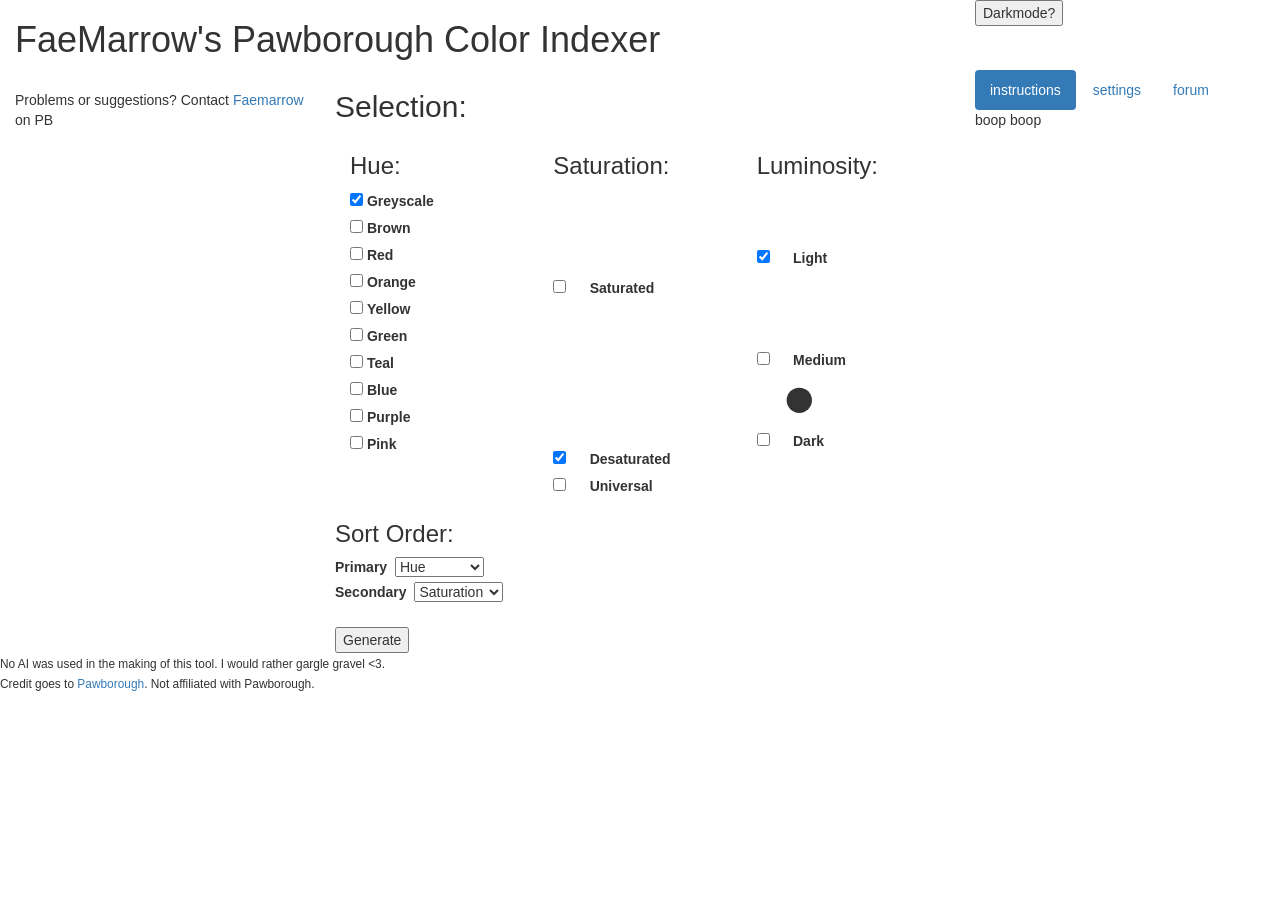
==== rangeindex/index.html @ abb235d3 "Rename index.html to rangeindex/index.html Signed-off-by: pbtoolkit <34576y8hujisdfg@gmail.com>" ====
<!DOCTYPE html>

<html lang="en">

	<head>
    <meta charset="utf-8">
    <meta name="viewport" content="width=device-width, initial-scale=1">

	<title>PB Color Indexer</title>

    <meta name="description" content="Color Indexer for Pawborough, by FaeMarrow">
    <meta name="author" content="FaeMarrow">
    <meta name="keywords" content="Pawborough, Colors, Sort">    

	<link rel="stylesheet" href="https://maxcdn.bootstrapcdn.com/bootstrap/3.4.1/css/bootstrap.min.css">
	<link rel="stylesheet" href="style.css">

	<script src="colorIndexerScript.js"></script>
	<script src="darkMode.js"></script>
    <script src="https://ajax.googleapis.com/ajax/libs/jquery/3.7.1/jquery.min.js"></script>
    <script src="https://maxcdn.bootstrapcdn.com/bootstrap/3.4.1/js/bootstrap.min.js"></script>

	</head>
	<body onload="initialize()">


		<div class="container-fluid">
			<div class="row">
				<div class="col-sm-9">
					<h1>FaeMarrow's Pawborough Color Indexer</h1>
				</div>
				<div class="col-sm-3">
					<button onclick="darkModeSwitch()" class="right-align">Darkmode?</button>					

				</div>
			</div>

		 	<div class="row">

			    <div class="col-sm-3">

					<div id="colorSet">
					</div>
					<br>
					<p>Problems or suggestions? Contact <a href="https://pawborough.net/u/1467">Faemarrow</a> on PB</p>
					<br>
			    </div>


			    <div class="col-sm-6">
			    	<h2>Selection:</h2>

			    		<div class="col-sm-4">
							<form id="Hue" class="checkboxes"><h3>Hue:</h3>

							<!--<input type="checkbox" name="Hue" id="Hue" multiple>-->
								<input type="checkbox" id="Greyscale" name="Greyscale" value="Greyscale" checked>
								<label for="Greyscale" id="greyscaleBanner">	Greyscale</label><br>

								<input type="checkbox" id="Brown" name="Brown" value="Brown">
								<label for="Brown" id="brownBanner">	Brown</label><br>

								<input type="checkbox" id="Red" name="Red" value="Red">
								<label for="Red" id="redBanner">Red</label><br>

								<input type="checkbox" id="Orange" name="Orange" value="Orange">
								<label for="Orange" id="orangeBanner">Orange</label><br>

								<input type="checkbox" id="Yellow" name="Yellow" value="Yellow">
								<label for="Yellow" id="yellowBanner">Yellow</label><br>


								<input type="checkbox" id="Green" name="Green" value="Green">
								<label for="Green" id="greenBanner">Green</label><br>

								<input type="checkbox" id="Teal" name="Teal" value="Teal">
								<label for="Teal" id="tealBanner">Teal</label><br>

								<input type="checkbox" id="Blue" name="Blue" value="Blue">
								<label for="Blue" id="blueBanner">Blue</label><br>

								<input type="checkbox" id="Purple" name="Purple" value="Purple">
								<label for="Purple" id="purpleBanner">Purple</label><br>

								<input type="checkbox" id="Pink" name="Pink" value="Pink">
								<label for="Pink" id="pinkBanner">Pink</label><br>

							</form>
						</div>

						<div class="col-sm-8">
							<div class="row">
					    		<div class="col-sm-6">

									<form id="Saturation"><h3>Saturation:</h3>


									<!--<input type="checkbox" name="Saturation" id="Saturation">-->
										<input type="checkbox" id="Saturated" name="Saturated" value="Saturated">
										<label for="Saturated"><svg id=colorSymbolSaturatedBasis viewbox="0, 0, 16, 16"><path class="colorSymbolSaturated"></path></svg>&nbsp&nbsp&nbsp&nbsp  Saturated</label><br>

										<input type="checkbox" id="Desaturated" name="Desaturated" value="Desaturated" checked>
										<label for="Desaturated"><svg id=colorSymbolDesaturatedBasis viewbox="0, 0, 30, 42"><path class="colorSymbolDesaturated"></path></svg>&nbsp&nbsp&nbsp&nbsp  Desaturated</label><br>

										<input type="checkbox" id="Universal" name="Universal" value="Universal">
										<label for="Universal">&nbsp&nbsp&nbsp&nbsp  Universal</label><br>
									
									</form>
								</div>

					    		<div class="col-sm-6">

									<form id="Luminosity"><h3>Luminosity:</h3>

									<!--<input type="checkbox" name="Luminosity" id="Luminosity">-->
										<input type="checkbox" id="Light" name="Light" value="Light" checked>
										<label for="Light"><svg id=colorSymbolLightBasis viewbox="0, 0, 16, 16"><path class="colorSymbolLight"></path></svg>&nbsp&nbsp&nbsp&nbsp Light </label><br>

										<input type="checkbox" id="Medium" name="Medium" value="Medium">
										<label for="Medium"><svg id=colorSymbolMediumBasis viewbox="0, 0, 16, 16"><path class="colorSymbolMedium"></path></svg>&nbsp&nbsp&nbsp&nbsp Medium</label><br>

										<input type="checkbox" id="Dark" name="Dark" value="Dark">
										<label for="Dark"><svg id=colorSymbolDarkBasis viewbox="0, 0, 16, 16"><path class="colorSymbolDark"></path><circle id="Ellipse 65" cx="8.00043" cy="8.00022" r="4.00022" fill="currentColor"></circle></svg>&nbsp&nbsp&nbsp&nbsp Dark</label><br>
									</form>
								</div>	
							</div>
						</div>
					<div class="row">
						<br><br>
						<div class="col-sm-4">
				    		<h3>Sort Order:</h3>
				    	   	<label for=Primary> Primary </label>
							<label for="SortPrimary"></label>

							<select name="SortPrimary" id="SortPrimary" onclick="revSortRemoval()">
								<option value="Hue" selected>Hue</option>
								<option value="Saturation">Saturation</option>
								<option value="Luminosity">Luminosity</option>
							</select>
							<br>

							<label for=Secondary> Secondary </label>
								<label for="SortSecondary"></label>

								<select name="SortSecondary" id="SortSecondary" onclick="revSortRemoval()">
									<option value="Hue">Hue</option>
									<option value="Saturation" selected>Saturation</option>
									<option value="Luminosity">Luminosity</option>
								</select>		

							<br><br>	
							<button id="Generator" class="translate-middle" onclick="generate()">Generate</button>
						</div>

					</div>
				</div>


				<!-- Sidebar -->

				<div id="sidebar" class="col-sm-3">

					<ul class="nav nav-pills">
					  <li class="active"><a data-toggle="pill" href="#instructions">instructions</a></li>
					  <li><a data-toggle="pill" href="#settings">settings</a></li>
					  <li><a data-toggle="pill" href="#forum">forum</a></li>
					</ul>

				  <!-- Tab panes -->

					<div class="tab-content">
					  <div id="instructions" class="tab-pane fade in active">
					    <p>boop boop</p>
					  </div>
					  <div id="settings" class="tab-pane fade">
				    	
		                    <h3>Settings:</h3>

							<input type="checkbox" id="showColorAttributes" name="showColorAttributes" value="showColorAttributes" onclick="desatRemoval()"checked>
							<label for="showColorAttributes">Show Color Attributes?</label><br>

							<span id="desatYeet">
							<input type="checkbox" id="showDesatSymbol" name="showDesatSymbol" value="showDesatSymbol">
							<label for="showDesatSymbol">Display Desaturated Symbols?</label><br>	
							</span>

							<input type="checkbox" id="showHueAttributes" name="showHueAttributes" value="showHueAttributes">
							<label for="showHueAttributes">Display Color Hues?</label><br><br>	

							<span id="satSortVis">
							<input type="checkbox" id="saturationReverse" name="saturationReverse" value="saturationReverse">
							<label for="saturationReverse">Reverse Saturation Sort Order?</label><br><br>	
							</span>

							<span id="lumiSortVis">
							<input type="checkbox" id="luminosityReverse" name="luminosityReverse" value="luminosityReverse">
							<label for="luminosityReverse">Reverse Luminosity Sort Order?</label><br><br>		
							</span>			

							<label for="userInput">Optional Label:</label><br>		
							<input type="input" id="userInput" name="userInput" value="">	

					  </div>
					  <div id="forum" class="tab-pane fade">
						<h3>Forum Code:</h3>
						<p> Copies a simplified version of the selected color index for use on PB bios/forums.</p>
						<button onclick="copyFunction()" id=forumButton>Copy text</button> 
						<div id= forumBox class=key>

						</div>
						<p>Note: only shows the color and name, symbols not included.</p>				    	

					  </div>
					</div>


				  <!-- Nav tabs 
				  <ul class="nav nav-tabs" role="tablist">
				    <li role="presentation" class="active"><a href="#instructions" aria-controls="instructions" role="tab" data-toggle="tab">instructions</a></li>
				    <li role="presentation"><a href="#settings" aria-controls="settings" role="tab" data-toggle="tab">settings</a></li>
				    <li role="presentation"><a href="#forum" aria-controls="forum" role="tab" data-toggle="tab">forum</a></li>
				  </ul>
				-->

				</div>
				</div>
			</div>	
		</div>


		<footer>
				<div><small> No AI was used in the making of this tool. I would rather gargle gravel <3.</small></div>
				<div><small> Credit goes to <a href="https://pawborough.net/">Pawborough</a>. Not affiliated with Pawborough.</small></div>
		</footer>

	</body>
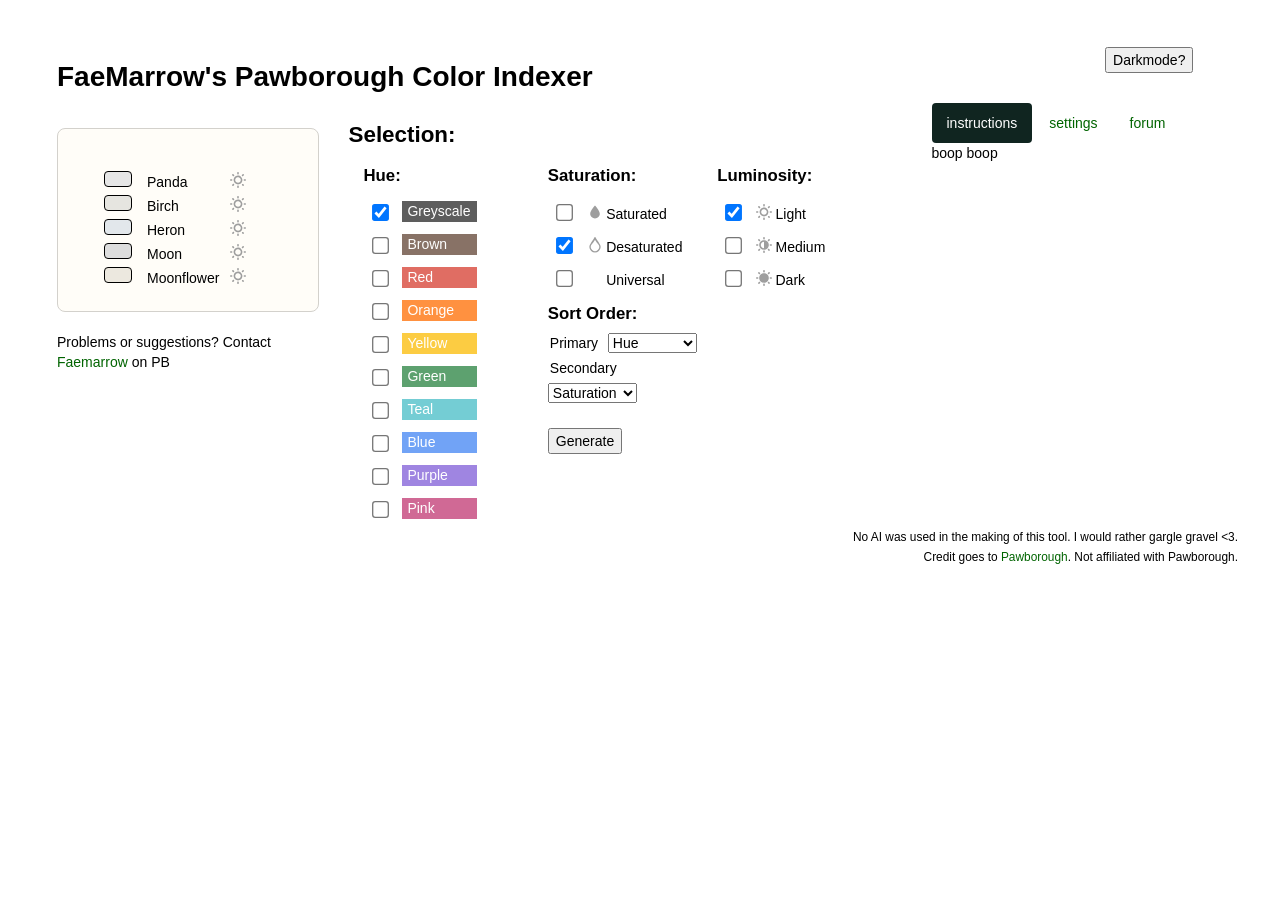
==== commit 0cf6d68c: "Update index.html Signed-off-by: mossyfaemarrow <mossyfaemarrow@gmail.com>" ====
--- a/rangeindex/index.html
+++ b/rangeindex/index.html
@@ -13,7 +13,7 @@
     <meta name="keywords" content="Pawborough, Colors, Sort">    
 
 	<link rel="stylesheet" href="https://maxcdn.bootstrapcdn.com/bootstrap/3.4.1/css/bootstrap.min.css">
-	<link rel="stylesheet" href="style.css">
+	<link rel="stylesheet" href="../style.css">
 
 	<script src="colorIndexerScript.js"></script>
 	<script src="darkMode.js"></script>
--- a/style.css
+++ b/style.css
@@ -0,0 +1,474 @@
+:root {
+  --bg-color: #fbf8f3;
+  --txt-color: black;
+  --boxContainer-color: #fffdf8;
+  --border-color: #d3d1cc;  
+  --select-color: black;
+  --accent-bg: #102520;
+  --link-txt-color: darkgreen;
+}
+
+
+button {
+  text-align: center;
+  color: var(--select-color);  
+  margin-top: 5px;
+  margin-bottom: 5px;
+}
+
+.right-align{
+  display: inline-flex;
+  position: absolute;
+  right: 5%;
+  margin-bottom: 10px;
+
+}
+
+#generate{
+/*  
+  background-color: ;
+*/
+}
+
+input {
+  color: var(--select-color);  
+
+}
+
+h1{
+  font-size: 2em;
+  font-weight: bold;
+}
+
+h2{
+  font-size: 1.6em;
+  font-weight: bold;
+}
+
+h3{
+  font-size: 1.2em;
+  margin-top: 10px;
+  font-weight: bold;
+}
+
+a{
+  color: var(--link-txt-color);
+}
+
+.tab {
+  margin-left: 50px;
+}
+
+.center{
+  text-align: center;
+}
+
+body{
+  margin: 2em;
+  padding: 1em;
+  background-color: var(--bg-color)!imporant;
+  color: var(--txt-color);
+}
+
+border, .border-thin {
+  border-color: rgba(var(--v-border-color),var(--v-border-opacity)) !important;
+  border-style: solid !important;
+  border-width: thin !important;
+}
+
+footer{
+  text-align: right;
+}
+
+select{
+  color: var(--select-color);
+}
+
+label{
+  font-weight: normal;
+  margin-left: 2px;  
+  align-items: center;
+}
+
+/* IDS BEGIN */
+
+.box {
+    border-color: black;
+    border: 1px solid black;
+
+    height: 16px; 
+    width: 28px; 
+    border-radius: 4px;
+    margin-left: 1em;    
+}
+
+.center {
+  text-align: center;
+}
+
+.colorLineText{
+  margin-left: 3em;
+  margin-right: 1em;
+}
+
+.colorLine{
+  padding: 4px !important;
+  margin-top: 4px !important;
+    height: 20px;
+
+}
+
+.lineData{
+  display: inline-flex;
+}
+
+#colorSet{
+  border-color: var(--border-color);
+  border-style: solid !important;
+  border-width: thin !important;
+  padding: 2em;
+
+  border-radius: 8px !important;
+  background-color: var(--boxContainer-color);
+  margin-top: 25px;
+}
+
+
+/* Symbols */
+svg{
+  color: #9e9e9e;
+  width: 16px !important;
+  height: 16px !important; 
+  align-items: center;
+  overflow: visible;  
+  display: inline-flex;
+  align-items: baseline;
+  gap: 0.5rem;
+
+  position: absolute;  
+}
+
+div{
+  width:100%;
+
+  /* broke chrome???*/
+}
+
+.checkboxes label {
+  display: inline-block;
+  padding-right: 10px;
+  white-space: nowrap;
+}
+.checkboxes input {
+  vertical-align: middle;
+}
+.checkboxes label span {
+  vertical-align: middle;
+}
+
+.checkboxes div{
+  display: inline-block;
+  padding-right: 10px;
+  white-space: nowrap;
+}
+
+.colorSymbolLight{  
+  opacity: 1;
+  d: path(
+    "M2.4 8C2.4 7.78783 2.31571 7.58434 2.16569 7.43431C2.01566 7.28429 1.81217 7.2 1.6 7.2H0.8C0.587827 7.2 0.384344 7.28429 0.234315 7.43431C0.0842854 7.58434 0 7.78783 0 8C0 8.21217 0.0842854 8.41566 0.234315 8.56569C0.384344 8.71571 0.587827 8.8 0.8 8.8H1.6C1.81217 8.8 2.01566 8.71571 2.16569 8.56569C2.31571 8.41566 2.4 8.21217 2.4 8ZM2.912 12L2.344 12.568C2.195 12.7179 2.11137 12.9207 2.11137 13.132C2.11137 13.3433 2.195 13.5461 2.344 13.696C2.49389 13.845 2.69665 13.9286 2.908 13.9286C3.11935 13.9286 3.32211 13.845 3.472 13.696L4.04 13.128C4.17106 12.975 4.23955 12.7781 4.23177 12.5768C4.22399 12.3754 4.14053 12.1844 3.99805 12.0419C3.85558 11.8995 3.66458 11.816 3.46324 11.8082C3.2619 11.8005 3.06504 11.8689 2.912 12ZM8 2.4C8.21217 2.4 8.41566 2.31571 8.56569 2.16569C8.71571 2.01566 8.8 1.81217 8.8 1.6V0.8C8.8 0.587827 8.71571 0.384344 8.56569 0.234315C8.41566 0.0842854 8.21217 0 8 0C7.78783 0 7.58434 0.0842854 7.43431 0.234315C7.28429 0.384344 7.2 0.587827 7.2 0.8V1.6C7.2 1.81217 7.28429 2.01566 7.43431 2.16569C7.58434 2.31571 7.78783 2.4 8 2.4ZM12.528 4.272C12.7379 4.27112 12.939 4.1878 13.088 4.04L13.656 3.472C13.7397 3.40028 13.8078 3.31203 13.8558 3.21278C13.9038 3.11352 13.9308 3.00542 13.935 2.89524C13.9393 2.78507 13.9207 2.6752 13.8805 2.57254C13.8403 2.46988 13.7793 2.37664 13.7013 2.29868C13.6234 2.22072 13.5301 2.15971 13.4275 2.11949C13.3248 2.07927 13.2149 2.06071 13.1048 2.06496C12.9946 2.06922 12.8865 2.0962 12.7872 2.14422C12.688 2.19224 12.5997 2.26025 12.528 2.344L12 2.912C11.851 3.06189 11.7674 3.26465 11.7674 3.476C11.7674 3.68735 11.851 3.89011 12 4.04C12.141 4.18029 12.3293 4.263 12.528 4.272ZM2.928 4.04C3.07701 4.1878 3.27813 4.27112 3.488 4.272C3.59329 4.27261 3.69766 4.25243 3.79513 4.21262C3.8926 4.17281 3.98125 4.11415 4.056 4.04C4.205 3.89011 4.28863 3.68735 4.28863 3.476C4.28863 3.26465 4.205 3.06189 4.056 2.912L3.488 2.344C3.33842 2.1923 3.1347 2.10623 2.92166 2.10473C2.70862 2.10323 2.5037 2.18642 2.352 2.336C2.2003 2.48558 2.11423 2.6893 2.11273 2.90234C2.11123 3.11538 2.19442 3.3203 2.344 3.472L2.928 4.04ZM15.2 7.2H14.4C14.1878 7.2 13.9843 7.28429 13.8343 7.43431C13.6843 7.58434 13.6 7.78783 13.6 8C13.6 8.21217 13.6843 8.41566 13.8343 8.56569C13.9843 8.71571 14.1878 8.8 14.4 8.8H15.2C15.4122 8.8 15.6157 8.71571 15.7657 8.56569C15.9157 8.41566 16 8.21217 16 8C16 7.78783 15.9157 7.58434 15.7657 7.43431C15.6157 7.28429 15.4122 7.2 15.2 7.2ZM13.088 12C12.936 11.9155 12.7606 11.8828 12.5884 11.9068C12.4161 11.9309 12.2564 12.0105 12.1334 12.1334C12.0105 12.2564 11.9309 12.4161 11.9068 12.5884C11.8828 12.7606 11.9155 12.936 12 13.088L12.568 13.656C12.7179 13.805 12.9207 13.8886 13.132 13.8886C13.3433 13.8886 13.5461 13.805 13.696 13.656C13.845 13.5061 13.9286 13.3033 13.9286 13.092C13.9286 12.8807 13.845 12.6779 13.696 12.528L13.088 12ZM8 3.6C7.12976 3.6 6.27907 3.85806 5.55549 4.34153C4.83191 4.82501 4.26796 5.5122 3.93493 6.31619C3.6019 7.12019 3.51477 8.00488 3.68454 8.8584C3.85432 9.71191 4.27338 10.4959 4.88873 11.1113C5.50408 11.7266 6.28809 12.1457 7.1416 12.3155C7.99512 12.4852 8.87981 12.3981 9.68381 12.0651C10.4878 11.732 11.175 11.1681 11.6585 10.4445C12.1419 9.72093 12.4 8.87024 12.4 8C12.3979 6.8337 11.9336 5.71577 11.1089 4.89107C10.2842 4.06636 9.1663 3.60211 8 3.6ZM8 10.8C7.44621 10.8 6.90486 10.6358 6.4444 10.3281C5.98395 10.0204 5.62506 9.58315 5.41314 9.07151C5.20121 8.55988 5.14576 7.99689 5.2538 7.45375C5.36184 6.9106 5.62851 6.41169 6.0201 6.0201C6.41169 5.62851 6.9106 5.36184 7.45375 5.2538C7.99689 5.14576 8.55988 5.20121 9.07151 5.41314C9.58315 5.62506 10.0204 5.98395 10.3281 6.4444C10.6358 6.90486 10.8 7.44621 10.8 8C10.8 8.74261 10.505 9.4548 9.9799 9.9799C9.4548 10.505 8.74261 10.8 8 10.8ZM8 13.6C7.78783 13.6 7.58434 13.6843 7.43431 13.8343C7.28429 13.9843 7.2 14.1878 7.2 14.4V15.2C7.2 15.4122 7.28429 15.6157 7.43431 15.7657C7.58434 15.9157 7.78783 16 8 16C8.21217 16 8.41566 15.9157 8.56569 15.7657C8.71571 15.6157 8.8 15.4122 8.8 15.2V14.4C8.8 14.1878 8.71571 13.9843 8.56569 13.8343C8.41566 13.6843 8.21217 13.6 8 13.6Z"
+  );
+  fill: currentColor;
+}
+
+.colorSymbolMedium{  
+  opacity: 1;
+  d: path(
+    "M 8.00044 13.6008 C 8.1964 13.6008 8.38554 13.6727 8.53197 13.8029 C 8.67841 13.9332 8.77196 14.1126 8.79489 14.3072 L 8.80049 14.4008 V 15.2008 C 8.80026 15.4048 8.72218 15.6009 8.5822 15.7492 C 8.44221 15.8974 8.25089 15.9867 8.04733 15.9986 C 7.84377 16.0106 7.64332 15.9443 7.48695 15.8135 C 7.33058 15.6826 7.23008 15.4969 7.206 15.2944 L 7.2004 15.2008 V 14.4008 C 7.2004 14.1886 7.28469 13.9851 7.43473 13.8351 C 7.58476 13.685 7.78826 13.6008 8.00044 13.6008 Z M 11.9607 11.9607 C 12.0984 11.8229 12.2817 11.7402 12.4761 11.7279 C 12.6706 11.7157 12.8628 11.7749 13.0167 11.8943 L 13.0919 11.9607 L 13.6576 12.5263 C 13.801 12.6703 13.8843 12.8635 13.8906 13.0666 C 13.8968 13.2698 13.8254 13.4677 13.691 13.6202 C 13.5565 13.7726 13.3691 13.8682 13.1667 13.8875 C 12.9644 13.9068 12.7623 13.8483 12.6015 13.724 L 12.5263 13.6576 L 11.9607 13.0919 C 11.8107 12.9419 11.7264 12.7384 11.7264 12.5263 C 11.7264 12.3142 11.8107 12.1107 11.9607 11.9607 Z M 4.04022 11.9607 C 4.19021 12.1107 4.27447 12.3142 4.27447 12.5263 C 4.27447 12.7384 4.19021 12.9419 4.04022 13.0919 L 3.47459 13.6576 C 3.3237 13.8033 3.12161 13.8839 2.91184 13.8821 C 2.70207 13.8803 2.50141 13.7961 2.35308 13.6478 C 2.20474 13.4995 2.1206 13.2988 2.11878 13.089 C 2.11696 12.8793 2.1976 12.6772 2.34333 12.5263 L 2.90896 11.9607 C 3.05899 11.8107 3.26245 11.7264 3.47459 11.7264 C 3.68674 11.7264 3.89019 11.8107 4.04022 11.9607 Z M 8.00044 3.20018 C 9.27355 3.20018 10.4945 3.70592 11.3947 4.60614 C 12.295 5.50637 12.8007 6.72733 12.8007 8.00044 C 12.8007 9.27355 12.295 10.4945 11.3947 11.3947 C 10.4945 12.295 9.27355 12.8007 8.00044 12.8007 C 6.72733 12.8007 5.50637 12.295 4.60614 11.3947 C 3.70592 10.4945 3.20018 9.27355 3.20018 8.00044 C 3.20018 6.72733 3.70592 5.50637 4.60614 4.60614 C 5.50637 3.70592 6.72733 3.20018 8.00044 3.20018 Z M 8.00044 4.80027 C 7.1517 4.80027 6.33773 5.13743 5.73758 5.73758 C 5.13743 6.33773 4.80027 7.1517 4.80027 8.00044 C 4.80027 8.84918 5.13743 9.66316 5.73758 10.2633 C 6.33773 10.8635 7.1517 11.2006 8.00044 11.2006 V 4.80027 Z M 1.60009 7.2004 C 1.81227 7.2004 2.01577 7.28469 2.16581 7.43473 C 2.31584 7.58476 2.40013 7.78826 2.40013 8.00044 C 2.40013 8.21263 2.31584 8.41612 2.16581 8.56616 C 2.01577 8.7162 1.81227 8.80049 1.60009 8.80049 H 0.800044 C 0.587859 8.80049 0.384365 8.7162 0.234328 8.56616 C 0.0842901 8.41612 0 8.21263 0 8.00044 C 0 7.78826 0.0842901 7.58476 0.234328 7.43473 C 0.384365 7.28469 0.587859 7.2004 0.800044 7.2004 H 1.60009 Z M 15.2008 7.2004 C 15.4048 7.20063 15.6009 7.27871 15.7492 7.41869 C 15.8974 7.55867 15.9867 7.74999 15.9986 7.95356 C 16.0106 8.15712 15.9443 8.35757 15.8135 8.51394 C 15.6826 8.67031 15.4969 8.7708 15.2944 8.79489 L 15.2008 8.80049 H 14.4008 C 14.1969 8.80026 14.0008 8.72218 13.8525 8.5822 C 13.7042 8.44221 13.615 8.25089 13.603 8.04733 C 13.5911 7.84377 13.6573 7.64332 13.7882 7.48695 C 13.9191 7.33058 14.1047 7.23008 14.3072 7.206 L 14.4008 7.2004 H 15.2008 Z M 3.47459 2.34333 L 4.04022 2.90896 C 4.18596 3.05985 4.2666 3.26194 4.26478 3.47171 C 4.26295 3.68148 4.17881 3.88214 4.03048 4.03048 C 3.88214 4.17881 3.68148 4.26295 3.47171 4.26478 C 3.26194 4.2666 3.05985 4.18596 2.90896 4.04022 L 2.34333 3.47459 C 2.26518 3.40121 2.20258 3.31287 2.15924 3.21481 C 2.11591 3.11676 2.09272 3.011 2.09105 2.90381 C 2.08939 2.79662 2.10928 2.69019 2.14955 2.59084 C 2.18983 2.49149 2.24965 2.40125 2.32548 2.32547 C 2.40131 2.24969 2.4916 2.18993 2.59098 2.14973 C 2.69036 2.10953 2.7968 2.08971 2.90399 2.09145 C 3.01118 2.09319 3.11692 2.11645 3.21494 2.15986 C 3.31296 2.20327 3.40126 2.26513 3.47459 2.34333 Z M 12.5263 2.34333 C 12.6703 2.19984 12.8635 2.11654 13.0666 2.11033 C 13.2698 2.10413 13.4677 2.17549 13.6202 2.30993 C 13.7726 2.44436 13.8682 2.63179 13.8875 2.83414 C 13.9068 3.03649 13.8483 3.23859 13.724 3.39939 L 13.6576 3.47459 L 13.0919 4.04022 C 12.948 4.18371 12.7548 4.26702 12.5516 4.27322 C 12.3484 4.27942 12.1505 4.20806 11.998 4.07363 C 11.8456 3.93919 11.75 3.75177 11.7307 3.54942 C 11.7115 3.34707 11.7699 3.14497 11.8943 2.98417 L 11.9607 2.90896 L 12.5263 2.34333 Z M 8.00044 0 C 8.1964 0.0000258499 8.38554 0.0719689 8.53197 0.202183 C 8.67841 0.332398 8.77196 0.511827 8.79489 0.706439 L 8.80049 0.800044 V 1.60009 C 8.80026 1.804 8.72218 2.00014 8.5822 2.14841 C 8.44221 2.29669 8.25089 2.38592 8.04733 2.39787 C 7.84377 2.40982 7.64332 2.34359 7.48695 2.21271 C 7.33058 2.08183 7.23008 1.89618 7.206 1.69369 L 7.2004 1.60009 V 0.800044 C 7.2004 0.587859 7.28469 0.384365 7.43473 0.234328 C 7.58476 0.0842901 7.78826 0 8.00044 0 Z"
+  );
+  fill: currentColor;
+}
+
+.colorSymbolDark{  
+  opacity: 1;
+  d: path(
+    "M 8.00044 13.6008 C 8.1964 13.6008 8.38554 13.6727 8.53197 13.8029 C 8.67841 13.9332 8.77196 14.1126 8.79489 14.3072 L 8.80049 14.4008 V 15.2008 C 8.80026 15.4048 8.72218 15.6009 8.5822 15.7492 C 8.44221 15.8974 8.25089 15.9867 8.04733 15.9986 C 7.84377 16.0106 7.64332 15.9443 7.48695 15.8135 C 7.33058 15.6826 7.23008 15.4969 7.206 15.2944 L 7.2004 15.2008 V 14.4008 C 7.2004 14.1886 7.28469 13.9851 7.43473 13.8351 C 7.58476 13.685 7.78826 13.6008 8.00044 13.6008 Z M 11.9607 11.9607 C 12.0984 11.8229 12.2817 11.7402 12.4761 11.7279 C 12.6706 11.7157 12.8628 11.7749 13.0167 11.8943 L 13.0919 11.9607 L 13.6576 12.5263 C 13.801 12.6703 13.8843 12.8635 13.8906 13.0666 C 13.8968 13.2698 13.8254 13.4677 13.691 13.6202 C 13.5565 13.7726 13.3691 13.8682 13.1667 13.8875 C 12.9644 13.9068 12.7623 13.8483 12.6015 13.724 L 12.5263 13.6576 L 11.9607 13.0919 C 11.8107 12.9419 11.7264 12.7384 11.7264 12.5263 C 11.7264 12.3142 11.8107 12.1107 11.9607 11.9607 Z M 4.04022 11.9607 C 4.19021 12.1107 4.27447 12.3142 4.27447 12.5263 C 4.27447 12.7384 4.19021 12.9419 4.04022 13.0919 L 3.47459 13.6576 C 3.3237 13.8033 3.12161 13.8839 2.91184 13.8821 C 2.70207 13.8803 2.50141 13.7961 2.35308 13.6478 C 2.20474 13.4995 2.1206 13.2988 2.11878 13.089 C 2.11696 12.8793 2.1976 12.6772 2.34333 12.5263 L 2.90896 11.9607 C 3.05899 11.8107 3.26245 11.7264 3.47459 11.7264 C 3.68674 11.7264 3.89019 11.8107 4.04022 11.9607 Z M 8.00044 3.20018 C 9.27355 3.20018 10.4945 3.70592 11.3947 4.60614 C 12.295 5.50637 12.8007 6.72733 12.8007 8.00044 C 12.8007 9.27355 12.295 10.4945 11.3947 11.3947 C 10.4945 12.295 9.27355 12.8007 8.00044 12.8007 C 6.72733 12.8007 5.50637 12.295 4.60614 11.3947 C 3.70592 10.4945 3.20018 9.27355 3.20018 8.00044 C 3.20018 6.72733 3.70592 5.50637 4.60614 4.60614 C 5.50637 3.70592 6.72733 3.20018 8.00044 3.20018 Z M 8.00044 4.80027 C 7.1517 4.80027 6.33773 5.13743 5.73758 5.73758 C 5.13743 6.33773 4.80027 7.1517 4.80027 8.00044 C 4.80027 8.84918 5.13743 9.66316 5.73758 10.2633 C 6.33773 10.8635 7.1517 11.2006 8.00044 11.2006 V 4.80027 Z M 1.60009 7.2004 C 1.81227 7.2004 2.01577 7.28469 2.16581 7.43473 C 2.31584 7.58476 2.40013 7.78826 2.40013 8.00044 C 2.40013 8.21263 2.31584 8.41612 2.16581 8.56616 C 2.01577 8.7162 1.81227 8.80049 1.60009 8.80049 H 0.800044 C 0.587859 8.80049 0.384365 8.7162 0.234328 8.56616 C 0.0842901 8.41612 0 8.21263 0 8.00044 C 0 7.78826 0.0842901 7.58476 0.234328 7.43473 C 0.384365 7.28469 0.587859 7.2004 0.800044 7.2004 H 1.60009 Z M 15.2008 7.2004 C 15.4048 7.20063 15.6009 7.27871 15.7492 7.41869 C 15.8974 7.55867 15.9867 7.74999 15.9986 7.95356 C 16.0106 8.15712 15.9443 8.35757 15.8135 8.51394 C 15.6826 8.67031 15.4969 8.7708 15.2944 8.79489 L 15.2008 8.80049 H 14.4008 C 14.1969 8.80026 14.0008 8.72218 13.8525 8.5822 C 13.7042 8.44221 13.615 8.25089 13.603 8.04733 C 13.5911 7.84377 13.6573 7.64332 13.7882 7.48695 C 13.9191 7.33058 14.1047 7.23008 14.3072 7.206 L 14.4008 7.2004 H 15.2008 Z M 3.47459 2.34333 L 4.04022 2.90896 C 4.18596 3.05985 4.2666 3.26194 4.26478 3.47171 C 4.26295 3.68148 4.17881 3.88214 4.03048 4.03048 C 3.88214 4.17881 3.68148 4.26295 3.47171 4.26478 C 3.26194 4.2666 3.05985 4.18596 2.90896 4.04022 L 2.34333 3.47459 C 2.26518 3.40121 2.20258 3.31287 2.15924 3.21481 C 2.11591 3.11676 2.09272 3.011 2.09105 2.90381 C 2.08939 2.79662 2.10928 2.69019 2.14955 2.59084 C 2.18983 2.49149 2.24965 2.40125 2.32548 2.32547 C 2.40131 2.24969 2.4916 2.18993 2.59098 2.14973 C 2.69036 2.10953 2.7968 2.08971 2.90399 2.09145 C 3.01118 2.09319 3.11692 2.11645 3.21494 2.15986 C 3.31296 2.20327 3.40126 2.26513 3.47459 2.34333 Z M 12.5263 2.34333 C 12.6703 2.19984 12.8635 2.11654 13.0666 2.11033 C 13.2698 2.10413 13.4677 2.17549 13.6202 2.30993 C 13.7726 2.44436 13.8682 2.63179 13.8875 2.83414 C 13.9068 3.03649 13.8483 3.23859 13.724 3.39939 L 13.6576 3.47459 L 13.0919 4.04022 C 12.948 4.18371 12.7548 4.26702 12.5516 4.27322 C 12.3484 4.27942 12.1505 4.20806 11.998 4.07363 C 11.8456 3.93919 11.75 3.75177 11.7307 3.54942 C 11.7115 3.34707 11.7699 3.14497 11.8943 2.98417 L 11.9607 2.90896 L 12.5263 2.34333 Z M 8.00044 0 C 8.1964 0.0000258499 8.38554 0.0719689 8.53197 0.202183 C 8.67841 0.332398 8.77196 0.511827 8.79489 0.706439 L 8.80049 0.800044 V 1.60009 C 8.80026 1.804 8.72218 2.00014 8.5822 2.14841 C 8.44221 2.29669 8.25089 2.38592 8.04733 2.39787 C 7.84377 2.40982 7.64332 2.34359 7.48695 2.21271 C 7.33058 2.08183 7.23008 1.89618 7.206 1.69369 L 7.2004 1.60009 V 0.800044 C 7.2004 0.587859 7.28469 0.384365 7.43473 0.234328 C 7.58476 0.0842901 7.78826 0 8.00044 0 Z");
+  fill: currentColor;
+}
+
+.Ellipse{
+  cx:
+  cx: 8.00043px
+  cy: 8.00022px
+  r: 4.00022px
+  fill:"currentColor";
+}
+
+
+.colorSymbolSaturated{  
+  opacity: 1;
+  d: path(
+    "M 7.99922 14.4016 C 6.72618 14.4016 5.50528 13.9185 4.60511 13.0586 C 3.70493 12.1988 3.19922 11.0325 3.19922 9.81649 C 3.19922 6.75977 7.99922 1.60156 7.99922 1.60156 C 7.99922 1.60156 12.7992 6.75977 12.7992 9.81649 C 12.7992 11.0325 12.2935 12.1988 11.3933 13.0586 C 10.4932 13.9185 9.27226 14.4016 7.99922 14.4016 Z"
+    );
+  fill: currentColor;
+}
+
+
+/*
+Source - https://stackoverflow.com/a/30712432
+Posted by web-tiki, modified by community. See post 'Timeline' for change history
+Retrieved 2026-08-12, License - CC BY-SA 3.0
+*/
+.colorSymbolDesaturated{  
+  opacity: 1;
+  d: path(
+    "M15 3 Q16.5 6.8 25 18 A12.8 12.8 0 1 1 5 18 Q13.5 6.8 15 3z");
+  fill: transparent;
+  stroke: currentColor; 
+  stroke-width: 4px ;
+}
+
+#colorSymbolSaturatedBasis{  
+/*
+  right: 130px;
+*/
+}
+
+.saturatedFix{
+  right: 20%;
+}
+
+.lightFix{
+  right: 30%;
+}
+
+
+.cooperativeSVG{
+}
+
+
+.key{
+
+  border-color: var(--border-color);
+  border-style: solid !important;
+  border-width: thin !important;
+  padding: 2em;
+
+  border-radius: 8px !important;
+
+  max-height: 300px;
+  overflow: hidden;
+}
+
+input[type="checkbox"] {
+  transform: scale(1.3);
+  margin: 10px;
+}
+
+.colorPalette{
+    height: 16px; 
+    width: 14px; 
+    border-radius: 4px;
+    margin-left: 1em;   
+    right: 10%; 
+    position: absolute;
+}
+
+.nav-pills li.active a{
+  background-color: var(--accent-bg) !important;
+}
+
+#forumButton{
+  margin-bottom: 10px;
+}
+
+#satSortVis{
+  display: none;
+}
+
+#lumiSortVis{
+  display: none;
+}
+
+#greyscaleBanner{
+  background-color: rgb(39, 39, 39) !important;
+  display: inline-block;
+  opacity: 75%;
+  color: white;
+  width: 75px;
+  height: 21px;
+  padding-left:5px;
+}
+#brownBanner{
+  background-color: rgb(97, 68, 51) !important;
+  display: inline-block;
+  opacity: 75%;
+  color: white;  
+  width: 75px;
+  height: 21px;
+  padding-left:5px;
+}
+#redBanner{
+  background-color: rgb(214, 61, 47) !important;
+  display: inline-block;
+  opacity: 75%;
+  color: white;  
+  width: 75px;
+  height: 21px;
+  padding-left:5px;
+}
+#orangeBanner{
+  background-color: rgb(255, 109, 1) !important;
+  display: inline-block;
+  opacity: 75%;
+  color: white;  
+  width: 75px;
+  height: 21px;
+  padding-left:5px;
+}
+#yellowBanner{
+  background-color: rgb(251, 188, 4) !important;
+  display: inline-block;
+  opacity: 75%;
+  color: white;  
+  width: 75px;
+  height: 21px;
+  padding-left:5px;
+}
+#greenBanner{
+  background-color: rgb(40, 130, 63) !important;
+  display: inline-block;
+  opacity: 75%;
+  color: white;  
+  width: 75px;
+  height: 21px;
+  padding-left:5px;
+}
+#tealBanner{
+  background-color: rgb(70, 189, 198) !important;
+  display: inline-block;
+  opacity: 75%;
+  color: white;  
+  width: 75px;
+  height: 21px;
+  padding-left:5px;
+}
+#blueBanner{
+  background-color: rgb(66, 133, 244) !important;
+  display: inline-block;
+  opacity: 75%;
+  color: white;  
+  width: 75px;
+  height: 21px;
+  padding-left:5px;
+}
+#purpleBanner{
+  background-color: rgb(127, 93, 216) !important;
+  display: inline-block;
+  opacity: 75%;
+  color: white;  
+  width: 75px;
+  height: 21px;
+  padding-left:5px;
+}
+#pinkBanner{
+  background-color: rgb(193, 56, 114) !important;
+  display: inline-block;
+  opacity: 75%;
+  color: white;  
+  width: 75px;
+  height: 21px;
+  padding-left:5px;
+}
+
+.greyscaleSymbol{
+  background-color: rgb(39, 39, 39) !important;
+  height: 16px; 
+  width: 16px;
+  display: inline-block;
+  opacity: 75%;
+}
+.brownSymbol{
+  background-color: rgb(97, 68, 51) !important;
+  height: 16px; 
+  width: 16px;
+  display: inline-block;
+  opacity: 75%;
+}
+.redSymbol{
+  background-color: rgb(214, 61, 47) !important;
+  height: 16px; 
+  width: 16px;
+  display: inline-block;
+  opacity: 75%;
+}
+.orangeSymbol{
+  background-color: rgb(255, 109, 1) !important;
+  height: 16px; 
+  width: 16px;
+  display: inline-block;
+  opacity: 75%;
+}
+.yellowSymbol{
+  background-color: rgb(251, 188, 4) !important;
+  height: 16px; 
+  width: 16px;
+  display: inline-block;
+  opacity: 75%;
+}
+.greenSymbol{
+  background-color: rgb(40, 130, 63) !important;
+  height: 16px; 
+  width: 16px;
+  display: inline-block;
+  opacity: 75%;
+}
+.tealSymbol{
+  background-color: rgb(70, 189, 198) !important;
+  height: 16px; 
+  width: 16px;
+  display: inline-block;
+  opacity: 75%;
+}
+.blueSymbol{
+  background-color: rgb(66, 133, 244) !important;
+  height: 16px; 
+  width: 16px;
+  display: inline-block;
+  opacity: 75%;
+}
+.purpleSymbol{
+  background-color: rgb(127, 93, 216) !important;
+  height: 16px; 
+  width: 16px;
+  display: inline-block;
+  opacity: 75%;
+}
+.pinkSymbol{
+  background-color: rgb(193, 56, 114) !important;
+  height: 16px; 
+  width: 16px;
+  display: inline-block;
+  opacity: 75%;
+}
+/* DarkMode 
+
+.darkmodeBase{
+  background-color: rgb(70,93,89);
+  color: rgb(218,221,233);
+}
+
+.darkmodeBox{
+  background-color: rgb(32,39,57);
+}
+
+/*
+color-scheme: normal;
+  --v-theme-background: 70,93,89;
+  --v-theme-surface: 255,255,255;
+  --v-theme-baseContainer: 32,39,57;
+  --v-theme-bodyText: 218,221,233;
+  --v-theme-on-background: 255,255,255;
+  --v-theme-on-surface: 0,0,0;
+  --v-theme-on-baseContainer: 255,255,255;
+  --v-high-emphasis-opacity: 0.87;
+*/
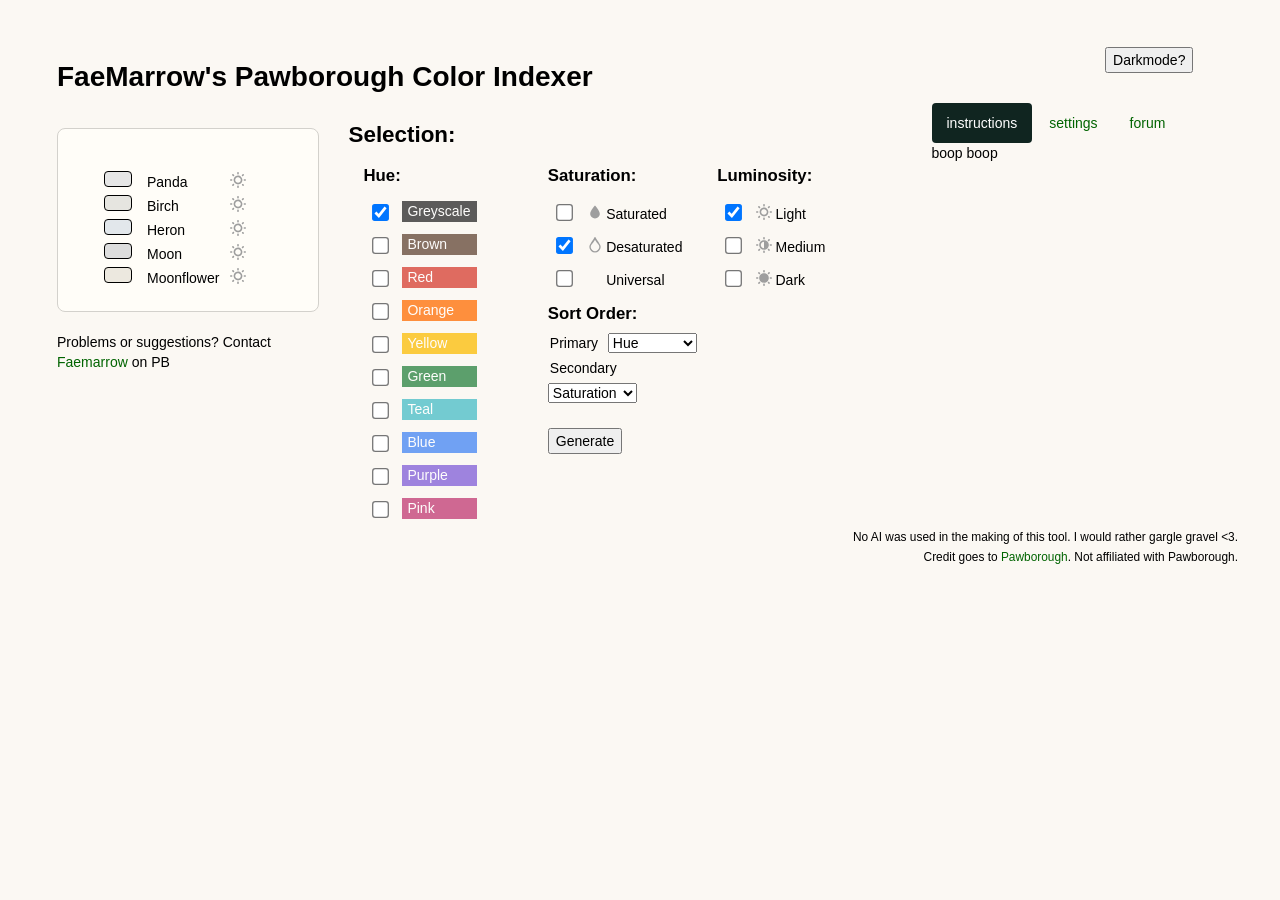
==== commit 691b8248: "Update index.html Signed-off-by: mossyfaemarrow <mossyfaemarrow@gmail.com>" ====
--- a/rangeindex/index.html
+++ b/rangeindex/index.html
@@ -16,7 +16,7 @@
 	<link rel="stylesheet" href="../style.css">
 
 	<script src="colorIndexerScript.js"></script>
-	<script src="darkMode.js"></script>
+	<script src="../darkMode.js"></script>
     <script src="https://ajax.googleapis.com/ajax/libs/jquery/3.7.1/jquery.min.js"></script>
     <script src="https://maxcdn.bootstrapcdn.com/bootstrap/3.4.1/js/bootstrap.min.js"></script>
 
@@ -53,37 +53,35 @@
 			    		<div class="col-sm-4">
 							<form id="Hue" class="checkboxes"><h3>Hue:</h3>
 
-							<!--<input type="checkbox" name="Hue" id="Hue" multiple>-->
 								<input type="checkbox" id="Greyscale" name="Greyscale" value="Greyscale" checked>
-								<label for="Greyscale" id="greyscaleBanner">	Greyscale</label><br>
+								<label for="Greyscale" id="greyscaleBanner" class="colorNameBanner">Greyscale</label><br>
 
 								<input type="checkbox" id="Brown" name="Brown" value="Brown">
-								<label for="Brown" id="brownBanner">	Brown</label><br>
+								<label for="Brown" id="brownBanner" class="colorNameBanner">Brown</label><br>
 
 								<input type="checkbox" id="Red" name="Red" value="Red">
-								<label for="Red" id="redBanner">Red</label><br>
+								<label for="Red" id="redBanner" class="colorNameBanner">Red</label><br>
 
 								<input type="checkbox" id="Orange" name="Orange" value="Orange">
-								<label for="Orange" id="orangeBanner">Orange</label><br>
+								<label for="Orange" id="orangeBanner" class="colorNameBanner">Orange</label><br>
 
 								<input type="checkbox" id="Yellow" name="Yellow" value="Yellow">
-								<label for="Yellow" id="yellowBanner">Yellow</label><br>
-
+								<label for="Yellow" id="yellowBanner" class="colorNameBanner">Yellow</label><br>
 
 								<input type="checkbox" id="Green" name="Green" value="Green">
-								<label for="Green" id="greenBanner">Green</label><br>
+								<label for="Green" id="greenBanner" class="colorNameBanner">Green</label><br>
 
 								<input type="checkbox" id="Teal" name="Teal" value="Teal">
-								<label for="Teal" id="tealBanner">Teal</label><br>
+								<label for="Teal" id="tealBanner" class="colorNameBanner">Teal</label><br>
 
 								<input type="checkbox" id="Blue" name="Blue" value="Blue">
-								<label for="Blue" id="blueBanner">Blue</label><br>
+								<label for="Blue" id="blueBanner" class="colorNameBanner">Blue</label><br>
 
 								<input type="checkbox" id="Purple" name="Purple" value="Purple">
-								<label for="Purple" id="purpleBanner">Purple</label><br>
+								<label for="Purple" id="purpleBanner" class="colorNameBanner">Purple</label><br>
 
 								<input type="checkbox" id="Pink" name="Pink" value="Pink">
-								<label for="Pink" id="pinkBanner">Pink</label><br>
+								<label for="Pink" id="pinkBanner" class="colorNameBanner">Pink</label><br>
 
 							</form>
 						</div>
@@ -205,23 +203,13 @@
 						<h3>Forum Code:</h3>
 						<p> Copies a simplified version of the selected color index for use on PB bios/forums.</p>
 						<button onclick="copyFunction()" id=forumButton>Copy text</button> 
-						<div id= forumBox class=key>
+						<div id= forumBox>
 
 						</div>
 						<p>Note: only shows the color and name, symbols not included.</p>				    	
 
 					  </div>
 					</div>
-
-
-				  <!-- Nav tabs 
-				  <ul class="nav nav-tabs" role="tablist">
-				    <li role="presentation" class="active"><a href="#instructions" aria-controls="instructions" role="tab" data-toggle="tab">instructions</a></li>
-				    <li role="presentation"><a href="#settings" aria-controls="settings" role="tab" data-toggle="tab">settings</a></li>
-				    <li role="presentation"><a href="#forum" aria-controls="forum" role="tab" data-toggle="tab">forum</a></li>
-				  </ul>
-				-->
-
 				</div>
 				</div>
 			</div>	
@@ -236,3 +224,4 @@
 	</body>
 
 
+
--- a/style.css
+++ b/style.css
@@ -66,7 +66,7 @@
 body{
   margin: 2em;
   padding: 1em;
-  background-color: var(--bg-color)!imporant;
+  background-color: var(--bg-color);
   color: var(--txt-color);
 }
 
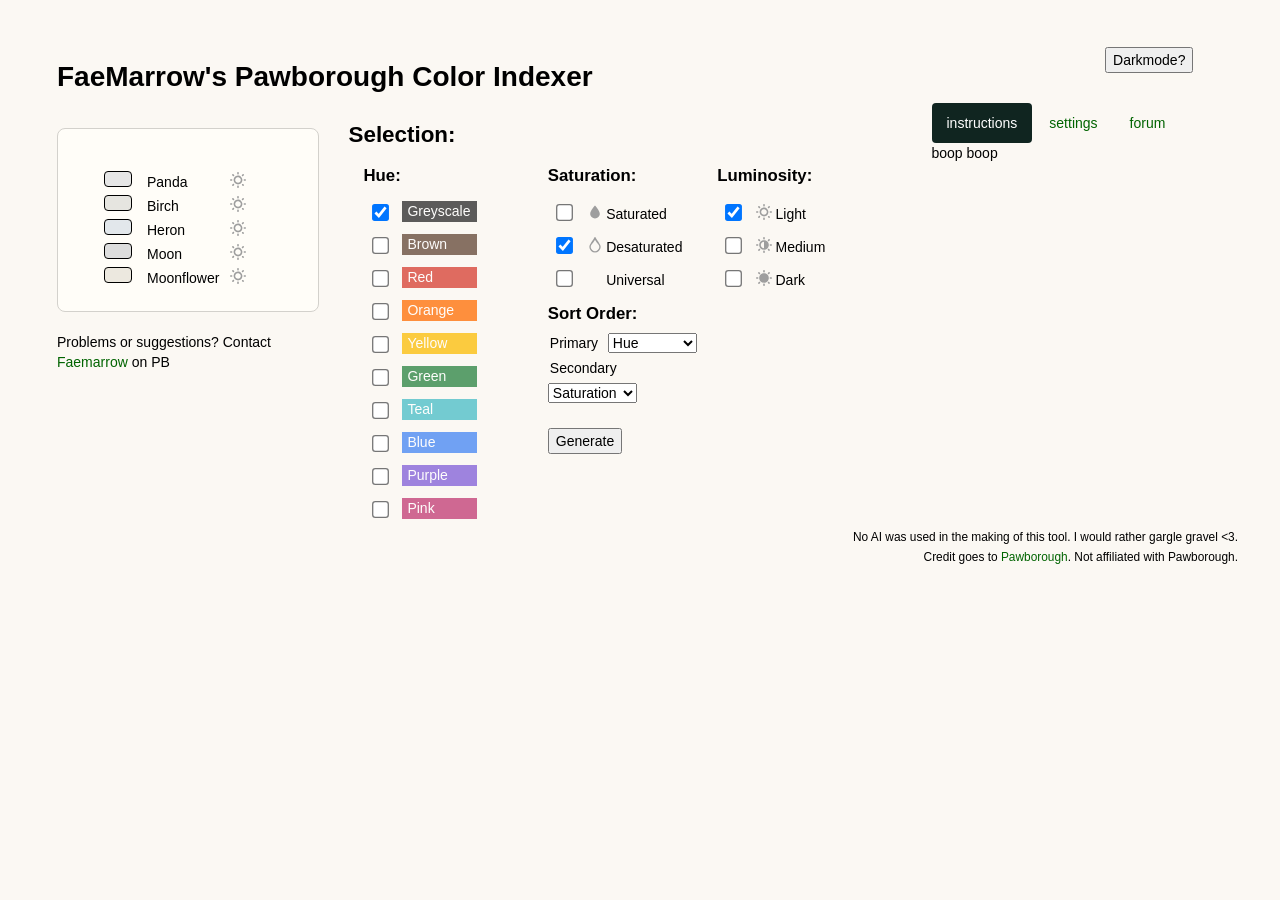
==== commit d34b6fb4: "Update index.html Signed-off-by: mossyfaemarrow <mossyfaemarrow@gmail.com>" ====
--- a/rangeindex/index.html
+++ b/rangeindex/index.html
@@ -15,7 +15,7 @@
 	<link rel="stylesheet" href="https://maxcdn.bootstrapcdn.com/bootstrap/3.4.1/css/bootstrap.min.css">
 	<link rel="stylesheet" href="../style.css">
 
-	<script src="colorIndexerScript.js"></script>
+	<script src="rangeIndexScript.js"></script>
 	<script src="../darkMode.js"></script>
     <script src="https://ajax.googleapis.com/ajax/libs/jquery/3.7.1/jquery.min.js"></script>
     <script src="https://maxcdn.bootstrapcdn.com/bootstrap/3.4.1/js/bootstrap.min.js"></script>
@@ -210,6 +210,16 @@
 
 					  </div>
 					</div>
+
+
+				  <!-- Nav tabs 
+				  <ul class="nav nav-tabs" role="tablist">
+				    <li role="presentation" class="active"><a href="#instructions" aria-controls="instructions" role="tab" data-toggle="tab">instructions</a></li>
+				    <li role="presentation"><a href="#settings" aria-controls="settings" role="tab" data-toggle="tab">settings</a></li>
+				    <li role="presentation"><a href="#forum" aria-controls="forum" role="tab" data-toggle="tab">forum</a></li>
+				  </ul>
+				-->
+
 				</div>
 				</div>
 			</div>	
@@ -222,6 +232,3 @@
 		</footer>
 
 	</body>
-
-
-
--- a/style.css
+++ b/style.css
@@ -1,3 +1,4 @@
+/* Lightmode Variables*/
 :root {
   --bg-color: #fbf8f3;
   --txt-color: black;
@@ -8,6 +9,44 @@
   --link-txt-color: darkgreen;
 }
 
+/* Basic Structures*/
+
+body{
+  margin: 2em;
+  padding: 1em;
+  background-color: var(--bg-color);
+  color: var(--txt-color) !important;
+}
+
+h1{
+  font-size: 2em;
+  font-weight: bold;
+}
+
+h2{
+  font-size: 1.6em;
+  font-weight: bold;
+}
+
+h3{
+  font-size: 1.2em;
+  margin-top: 10px;
+  font-weight: bold;
+}
+
+a{
+  color: var(--link-txt-color);
+}
+
+div{
+  width:100%;
+}
+
+footer{
+  text-align: right;
+}
+
+/* Form Structures */
 
 button {
   text-align: center;
@@ -16,6 +55,24 @@
   margin-bottom: 5px;
 }
 
+label{
+  font-weight: normal;
+  margin-left: 2px;  
+  align-items: center;
+}
+
+input {
+  color: var(--select-color);  
+
+}
+
+select{
+  color: var(--select-color);
+}
+
+
+/* Position Classes */
+
 .right-align{
   display: inline-flex;
   position: absolute;
@@ -24,73 +81,13 @@
 
 }
 
-#generate{
-/*  
-  background-color: ;
-*/
-}
-
-input {
-  color: var(--select-color);  
-
-}
-
-h1{
-  font-size: 2em;
-  font-weight: bold;
-}
-
-h2{
-  font-size: 1.6em;
-  font-weight: bold;
-}
-
-h3{
-  font-size: 1.2em;
-  margin-top: 10px;
-  font-weight: bold;
-}
-
-a{
-  color: var(--link-txt-color);
-}
-
-.tab {
-  margin-left: 50px;
-}
-
 .center{
   text-align: center;
 }
 
-body{
-  margin: 2em;
-  padding: 1em;
-  background-color: var(--bg-color);
-  color: var(--txt-color);
-}
-
-border, .border-thin {
-  border-color: rgba(var(--v-border-color),var(--v-border-opacity)) !important;
-  border-style: solid !important;
-  border-width: thin !important;
-}
-
-footer{
-  text-align: right;
-}
-
-select{
-  color: var(--select-color);
-}
-
-label{
-  font-weight: normal;
-  margin-left: 2px;  
-  align-items: center;
-}
-
-/* IDS BEGIN */
+
+
+/* PB Vertical Card Clone */
 
 .box {
     border-color: black;
@@ -102,39 +99,8 @@
     margin-left: 1em;    
 }
 
-.center {
-  text-align: center;
-}
-
-.colorLineText{
-  margin-left: 3em;
-  margin-right: 1em;
-}
-
-.colorLine{
-  padding: 4px !important;
-  margin-top: 4px !important;
-    height: 20px;
-
-}
-
-.lineData{
-  display: inline-flex;
-}
-
-#colorSet{
-  border-color: var(--border-color);
-  border-style: solid !important;
-  border-width: thin !important;
-  padding: 2em;
-
-  border-radius: 8px !important;
-  background-color: var(--boxContainer-color);
-  margin-top: 25px;
-}
-
-
-/* Symbols */
+
+/* ////// SVG Symbols ////// */
 svg{
   color: #9e9e9e;
   width: 16px !important;
@@ -148,30 +114,6 @@
   position: absolute;  
 }
 
-div{
-  width:100%;
-
-  /* broke chrome???*/
-}
-
-.checkboxes label {
-  display: inline-block;
-  padding-right: 10px;
-  white-space: nowrap;
-}
-.checkboxes input {
-  vertical-align: middle;
-}
-.checkboxes label span {
-  vertical-align: middle;
-}
-
-.checkboxes div{
-  display: inline-block;
-  padding-right: 10px;
-  white-space: nowrap;
-}
-
 .colorSymbolLight{  
   opacity: 1;
   d: path(
@@ -212,12 +154,6 @@
   fill: currentColor;
 }
 
-
-/*
-Source - https://stackoverflow.com/a/30712432
-Posted by web-tiki, modified by community. See post 'Timeline' for change history
-Retrieved 2026-08-12, License - CC BY-SA 3.0
-*/
 .colorSymbolDesaturated{  
   opacity: 1;
   d: path(
@@ -227,12 +163,6 @@
   stroke-width: 4px ;
 }
 
-#colorSymbolSaturatedBasis{  
-/*
-  right: 130px;
-*/
-}
-
 .saturatedFix{
   right: 20%;
 }
@@ -241,65 +171,126 @@
   right: 30%;
 }
 
-
-.cooperativeSVG{
-}
-
-
-.key{
-
+/* ////// SVG Symbols End ////// */
+
+
+/*Checkboxes Alignment Fix*/
+
+input[type="checkbox"] {
+  transform: scale(1.3);
+  margin: 10px;
+}
+
+.checkboxes label {
+  display: inline-block;
+  padding-right: 10px;
+  white-space: nowrap;
+}
+.checkboxes input {
+  vertical-align: middle;
+}
+.checkboxes label span {
+  vertical-align: middle;
+}
+
+.checkboxes div{
+  display: inline-block;
+  padding-right: 10px;
+  white-space: nowrap;
+}
+
+
+/* ////// RangeIndex ////// */
+
+
+#colorSet{ /* RangeIndex Index Box */
   border-color: var(--border-color);
   border-style: solid !important;
   border-width: thin !important;
   padding: 2em;
 
   border-radius: 8px !important;
-
+  background-color: var(--boxContainer-color);
+  margin-top: 25px;
+}
+
+.colorLineText{
+  margin-left: 3em;
+  margin-right: 1em;
+}
+
+.colorLine{
+  padding: 4px !important;
+  margin-top: 4px !important;
+  height: 20px;
+}
+
+.lineData{
+  display: inline-flex;
+}
+
+/* RangeIndex Sidebar */
+
+.nav-pills li.active a{
+  background-color: var(--accent-bg) !important;
+}
+
+/* RangeIndex Sidebar Settings */
+#satSortVis{
+  display: none;
+}
+
+#lumiSortVis{
+  display: none;
+}
+
+/* RangeIndex Sidebar Forum */
+#forumBox{
+
+  border-color: var(--border-color);
+  border-style: solid;
+  border-width: thin;
+  padding: 2em;
+  background-color: var(--boxContainer-color);
+  border-radius: 8px;
   max-height: 300px;
   overflow: hidden;
 }
 
-input[type="checkbox"] {
-  transform: scale(1.3);
-  margin: 10px;
-}
-
-.colorPalette{
-    height: 16px; 
-    width: 14px; 
-    border-radius: 4px;
-    margin-left: 1em;   
-    right: 10%; 
-    position: absolute;
-}
-
-.nav-pills li.active a{
-  background-color: var(--accent-bg) !important;
-}
-
-#forumButton{
-  margin-bottom: 10px;
-}
-
-#satSortVis{
-  display: none;
-}
-
-#lumiSortVis{
-  display: none;
-}
+/* RangeIndex Color Names */
 
 #greyscaleBanner{
-  background-color: rgb(39, 39, 39) !important;
-  display: inline-block;
-  opacity: 75%;
-  color: white;
-  width: 75px;
-  height: 21px;
-  padding-left:5px;
+  background-color: rgb(39, 39, 39);
 }
 #brownBanner{
-  background-color: rgb(97, 68, 51) !important;
+  background-color: rgb(97, 68, 51);
+}
+#redBanner{
+  background-color: rgb(214, 61, 47);
+}
+#orangeBanner{
+  background-color: rgb(255, 109, 1);
+}
+#yellowBanner{
+  background-color: rgb(251, 188, 4);
+}
+#greenBanner{
+  background-color: rgb(40, 130, 63);
+}
+#tealBanner{
+  background-color: rgb(70, 189, 198);
+}
+#blueBanner{
+  background-color: rgb(66, 133, 244);
+}
+#purpleBanner{
+  background-color: rgb(127, 93, 216);
+}
+#pinkBanner{
+  background-color: rgb(193, 56, 114);
+}
+
+.colorNameBanner{
   display: inline-block;
   opacity: 75%;
   color: white;  
@@ -307,161 +298,25 @@
   height: 21px;
   padding-left:5px;
 }
-#redBanner{
-  background-color: rgb(214, 61, 47) !important;
+
+/* RangeIndex Color Hue Swatches */
+
+.colorPalette{
+  height: 16px; 
+  width: 16px; 
+  border-radius: 4px;
+  margin-left: 1em;   
+  right: 10%; 
+  position: absolute;
   display: inline-block;
-  opacity: 75%;
-  color: white;  
-  width: 75px;
-  height: 21px;
-  padding-left:5px;
-}
-#orangeBanner{
-  background-color: rgb(255, 109, 1) !important;
-  display: inline-block;
-  opacity: 75%;
-  color: white;  
-  width: 75px;
-  height: 21px;
-  padding-left:5px;
-}
-#yellowBanner{
-  background-color: rgb(251, 188, 4) !important;
-  display: inline-block;
-  opacity: 75%;
-  color: white;  
-  width: 75px;
-  height: 21px;
-  padding-left:5px;
-}
-#greenBanner{
-  background-color: rgb(40, 130, 63) !important;
-  display: inline-block;
-  opacity: 75%;
-  color: white;  
-  width: 75px;
-  height: 21px;
-  padding-left:5px;
-}
-#tealBanner{
-  background-color: rgb(70, 189, 198) !important;
-  display: inline-block;
-  opacity: 75%;
-  color: white;  
-  width: 75px;
-  height: 21px;
-  padding-left:5px;
-}
-#blueBanner{
-  background-color: rgb(66, 133, 244) !important;
-  display: inline-block;
-  opacity: 75%;
-  color: white;  
-  width: 75px;
-  height: 21px;
-  padding-left:5px;
-}
-#purpleBanner{
-  background-color: rgb(127, 93, 216) !important;
-  display: inline-block;
-  opacity: 75%;
-  color: white;  
-  width: 75px;
-  height: 21px;
-  padding-left:5px;
-}
-#pinkBanner{
-  background-color: rgb(193, 56, 114) !important;
-  display: inline-block;
-  opacity: 75%;
-  color: white;  
-  width: 75px;
-  height: 21px;
-  padding-left:5px;
-}
-
-.greyscaleSymbol{
-  background-color: rgb(39, 39, 39) !important;
-  height: 16px; 
-  width: 16px;
-  display: inline-block;
-  opacity: 75%;
-}
-.brownSymbol{
-  background-color: rgb(97, 68, 51) !important;
-  height: 16px; 
-  width: 16px;
-  display: inline-block;
-  opacity: 75%;
-}
-.redSymbol{
-  background-color: rgb(214, 61, 47) !important;
-  height: 16px; 
-  width: 16px;
-  display: inline-block;
-  opacity: 75%;
-}
-.orangeSymbol{
-  background-color: rgb(255, 109, 1) !important;
-  height: 16px; 
-  width: 16px;
-  display: inline-block;
-  opacity: 75%;
-}
-.yellowSymbol{
-  background-color: rgb(251, 188, 4) !important;
-  height: 16px; 
-  width: 16px;
-  display: inline-block;
-  opacity: 75%;
-}
-.greenSymbol{
-  background-color: rgb(40, 130, 63) !important;
-  height: 16px; 
-  width: 16px;
-  display: inline-block;
-  opacity: 75%;
-}
-.tealSymbol{
-  background-color: rgb(70, 189, 198) !important;
-  height: 16px; 
-  width: 16px;
-  display: inline-block;
-  opacity: 75%;
-}
-.blueSymbol{
-  background-color: rgb(66, 133, 244) !important;
-  height: 16px; 
-  width: 16px;
-  display: inline-block;
-  opacity: 75%;
-}
-.purpleSymbol{
-  background-color: rgb(127, 93, 216) !important;
-  height: 16px; 
-  width: 16px;
-  display: inline-block;
-  opacity: 75%;
-}
-.pinkSymbol{
-  background-color: rgb(193, 56, 114) !important;
-  height: 16px; 
-  width: 16px;
-  display: inline-block;
-  opacity: 75%;
-}
-/* DarkMode 
-
-.darkmodeBase{
-  background-color: rgb(70,93,89);
-  color: rgb(218,221,233);
-}
-
-.darkmodeBox{
-  background-color: rgb(32,39,57);
-}
-
-/*
+  opacity: 75%;    
+}
+
+/* ////// End RangeIndex ////// */
+
+
+
+/* PB Lightmode Ref
 color-scheme: normal;
   --v-theme-background: 70,93,89;
   --v-theme-surface: 255,255,255;
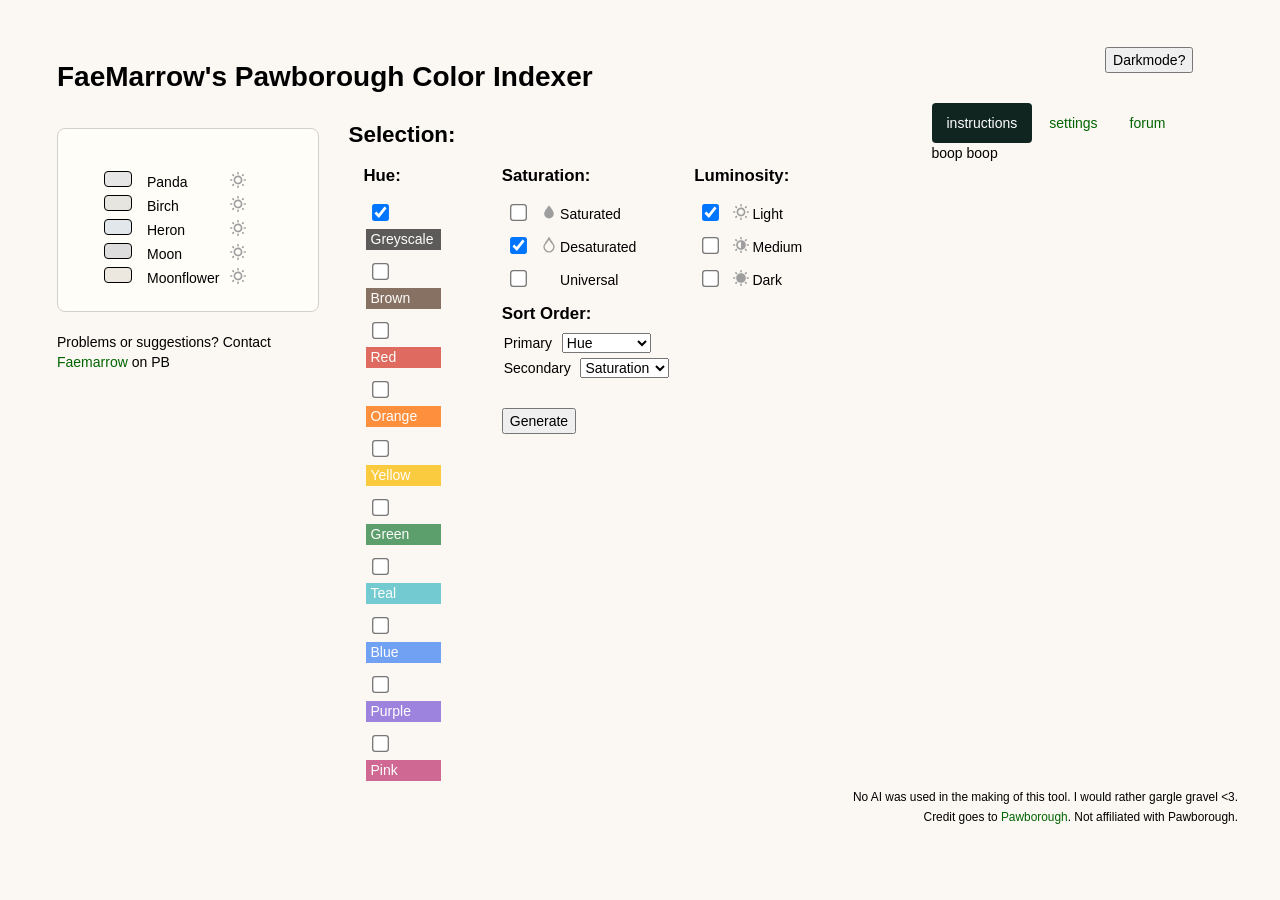
==== commit fefd5bda: "Update index.html Signed-off-by: mossyfaemarrow <mossyfaemarrow@gmail.com>" ====
--- a/rangeindex/index.html
+++ b/rangeindex/index.html
@@ -30,14 +30,13 @@
 					<h1>FaeMarrow's Pawborough Color Indexer</h1>
 				</div>
 				<div class="col-sm-3">
-					<button onclick="darkModeSwitch()" class="right-align">Darkmode?</button>					
-
+					<button onclick="darkModeSwitch()" class="right-align">Darkmode?</button>
 				</div>
 			</div>
 
 		 	<div class="row">
 
-			    <div class="col-sm-3">
+			    <div class="col-sm-3 colorsetMin">
 
 					<div id="colorSet">
 					</div>
@@ -47,10 +46,10 @@
 			    </div>
 
 
-			    <div class="col-sm-6">
+			    <div class="col-sm-6 selectionMin">
 			    	<h2>Selection:</h2>
 
-			    		<div class="col-sm-4">
+			    		<div class="col-sm-3">
 							<form id="Hue" class="checkboxes"><h3>Hue:</h3>
 
 								<input type="checkbox" id="Greyscale" name="Greyscale" value="Greyscale" checked>
@@ -86,7 +85,7 @@
 							</form>
 						</div>
 
-						<div class="col-sm-8">
+						<div class="col-sm-9">
 							<div class="row">
 					    		<div class="col-sm-6">
 
@@ -101,7 +100,7 @@
 										<label for="Desaturated"><svg id=colorSymbolDesaturatedBasis viewbox="0, 0, 30, 42"><path class="colorSymbolDesaturated"></path></svg>&nbsp&nbsp&nbsp&nbsp  Desaturated</label><br>
 
 										<input type="checkbox" id="Universal" name="Universal" value="Universal">
-										<label for="Universal">&nbsp&nbsp&nbsp&nbsp  Universal</label><br>
+										<label for="Universal"><svg id=colorSymbolBlankBasis viewbox="0, 0, 30, 42"><path class="colorSymbolBlank"></path></svg>&nbsp&nbsp&nbsp&nbsp  Universal</label><br>
 									
 									</form>
 								</div>
@@ -125,7 +124,7 @@
 						</div>
 					<div class="row">
 						<br><br>
-						<div class="col-sm-4">
+						<div class="col-sm-6">
 				    		<h3>Sort Order:</h3>
 				    	   	<label for=Primary> Primary </label>
 							<label for="SortPrimary"></label>
@@ -156,7 +155,7 @@
 
 				<!-- Sidebar -->
 
-				<div id="sidebar" class="col-sm-3">
+				<div id="sidebar" class="col-sm-3 sidebar">
 
 					<ul class="nav nav-pills">
 					  <li class="active"><a data-toggle="pill" href="#instructions">instructions</a></li>
@@ -210,20 +209,10 @@
 
 					  </div>
 					</div>
-
-
-				  <!-- Nav tabs 
-				  <ul class="nav nav-tabs" role="tablist">
-				    <li role="presentation" class="active"><a href="#instructions" aria-controls="instructions" role="tab" data-toggle="tab">instructions</a></li>
-				    <li role="presentation"><a href="#settings" aria-controls="settings" role="tab" data-toggle="tab">settings</a></li>
-				    <li role="presentation"><a href="#forum" aria-controls="forum" role="tab" data-toggle="tab">forum</a></li>
-				  </ul>
-				-->
-
-				</div>
-				</div>
-			</div>	
-		</div>
+				</div>
+			</div>
+		</div>	
+	</div>
 
 
 		<footer>
@@ -232,3 +221,6 @@
 		</footer>
 
 	</body>
+
+
+
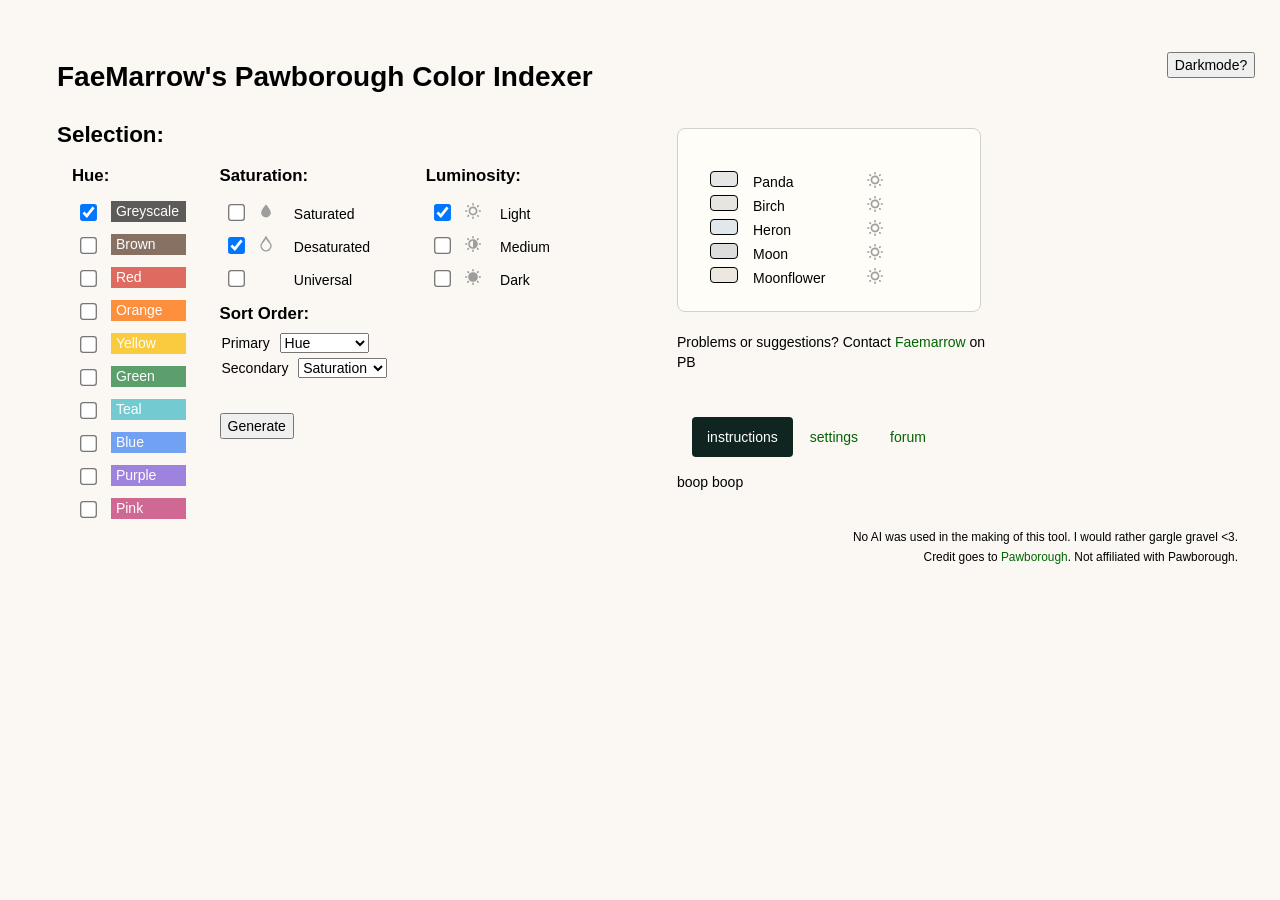
==== commit 492d8af3: "Update index.html Swaps settings and color palletes  Signed-off-by: mossyfaemarrow <mossyfaemarrow@g" ====
--- a/rangeindex/index.html
+++ b/rangeindex/index.html
@@ -35,6 +35,112 @@
 			</div>
 
 		 	<div class="row">
+
+			    <div class="col-sm-6 selectionMin">
+			    	<h2>Selection:</h2>
+
+			    		<div class="col-sm-3">
+							<form id="Hue" class="checkboxes"><h3>Hue:</h3>
+
+								<input type="checkbox" id="Greyscale" name="Greyscale" value="Greyscale" checked>
+								<label for="Greyscale" id="greyscaleBanner" class="colorNameBanner">Greyscale</label><br>
+
+								<input type="checkbox" id="Brown" name="Brown" value="Brown">
+								<label for="Brown" id="brownBanner" class="colorNameBanner">Brown</label><br>
+
+								<input type="checkbox" id="Red" name="Red" value="Red">
+								<label for="Red" id="redBanner" class="colorNameBanner">Red</label><br>
+
+								<input type="checkbox" id="Orange" name="Orange" value="Orange">
+								<label for="Orange" id="orangeBanner" class="colorNameBanner">Orange</label><br>
+
+								<input type="checkbox" id="Yellow" name="Yellow" value="Yellow">
+								<label for="Yellow" id="yellowBanner" class="colorNameBanner">Yellow</label><br>
+
+								<input type="checkbox" id="Green" name="Green" value="Green">
+								<label for="Green" id="greenBanner" class="colorNameBanner">Green</label><br>
+
+								<input type="checkbox" id="Teal" name="Teal" value="Teal">
+								<label for="Teal" id="tealBanner" class="colorNameBanner">Teal</label><br>
+
+								<input type="checkbox" id="Blue" name="Blue" value="Blue">
+								<label for="Blue" id="blueBanner" class="colorNameBanner">Blue</label><br>
+
+								<input type="checkbox" id="Purple" name="Purple" value="Purple">
+								<label for="Purple" id="purpleBanner" class="colorNameBanner">Purple</label><br>
+
+								<input type="checkbox" id="Pink" name="Pink" value="Pink">
+								<label for="Pink" id="pinkBanner" class="colorNameBanner">Pink</label><br>
+
+							</form>
+						</div>
+
+						<div class="col-sm-9">
+							<div class="row">
+					    		<div class="col-sm-6">
+
+									<form id="Saturation"><h3>Saturation:</h3>
+
+
+									<!--<input type="checkbox" name="Saturation" id="Saturation">-->
+										<input type="checkbox" id="Saturated" name="Saturated" value="Saturated">
+										<label for="Saturated"><svg id=colorSymbolSaturatedBasis viewbox="0, 0, 16, 16"><path class="colorSymbolSaturated"></path></svg>&nbsp&nbsp&nbsp&nbsp  Saturated</label><br>
+
+										<input type="checkbox" id="Desaturated" name="Desaturated" value="Desaturated" checked>
+										<label for="Desaturated"><svg id=colorSymbolDesaturatedBasis viewbox="0, 0, 30, 42"><path class="colorSymbolDesaturated"></path></svg>&nbsp&nbsp&nbsp&nbsp  Desaturated</label><br>
+
+										<input type="checkbox" id="Universal" name="Universal" value="Universal">
+										<label for="Universal"><svg id=colorSymbolBlankBasis viewbox="0, 0, 30, 42"><path class="colorSymbolBlank"></path></svg>&nbsp&nbsp&nbsp&nbsp  Universal</label><br>
+									
+									</form>
+								</div>
+
+					    		<div class="col-sm-6">
+
+									<form id="Luminosity"><h3>Luminosity:</h3>
+
+									<!--<input type="checkbox" name="Luminosity" id="Luminosity">-->
+										<input type="checkbox" id="Light" name="Light" value="Light" checked>
+										<label for="Light"><svg id=colorSymbolLightBasis viewbox="0, 0, 16, 16"><path class="colorSymbolLight"></path></svg>&nbsp&nbsp&nbsp&nbsp Light </label><br>
+
+										<input type="checkbox" id="Medium" name="Medium" value="Medium">
+										<label for="Medium"><svg id=colorSymbolMediumBasis viewbox="0, 0, 16, 16"><path class="colorSymbolMedium"></path></svg>&nbsp&nbsp&nbsp&nbsp Medium</label><br>
+
+										<input type="checkbox" id="Dark" name="Dark" value="Dark">
+										<label for="Dark"><svg id=colorSymbolDarkBasis viewbox="0, 0, 16, 16"><path class="colorSymbolDark"></path><circle id="Ellipse 65" cx="8.00043" cy="8.00022" r="4.00022" fill="currentColor"></circle></svg>&nbsp&nbsp&nbsp&nbsp Dark</label><br>
+									</form>
+								</div>	
+							</div>
+						</div>
+					<div class="row">
+						<br><br>
+						<div class="col-sm-6">
+				    		<h3>Sort Order:</h3>
+				    	   	<label for=Primary> Primary </label>
+							<label for="SortPrimary"></label>
+
+							<select name="SortPrimary" id="SortPrimary" onclick="revSortRemoval()">
+								<option value="Hue" selected>Hue</option>
+								<option value="Saturation">Saturation</option>
+								<option value="Luminosity">Luminosity</option>
+							</select>
+							<br>
+
+							<label for=Secondary> Secondary </label>
+								<label for="SortSecondary"></label>
+
+								<select name="SortSecondary" id="SortSecondary" onclick="revSortRemoval()">
+									<option value="Hue">Hue</option>
+									<option value="Saturation" selected>Saturation</option>
+									<option value="Luminosity">Luminosity</option>
+								</select>		
+
+							<br><br>	
+							<button id="Generator" class="translate-middle" onclick="generate()">Generate</button>
+						</div>
+
+					</div>
+				</div>
 
 			    <div class="col-sm-3 colorsetMin">
 
@@ -46,111 +152,7 @@
 			    </div>
 
 
-			    <div class="col-sm-6 selectionMin">
-			    	<h2>Selection:</h2>
-
-			    		<div class="col-sm-3">
-							<form id="Hue" class="checkboxes"><h3>Hue:</h3>
-
-								<input type="checkbox" id="Greyscale" name="Greyscale" value="Greyscale" checked>
-								<label for="Greyscale" id="greyscaleBanner" class="colorNameBanner">Greyscale</label><br>
-
-								<input type="checkbox" id="Brown" name="Brown" value="Brown">
-								<label for="Brown" id="brownBanner" class="colorNameBanner">Brown</label><br>
-
-								<input type="checkbox" id="Red" name="Red" value="Red">
-								<label for="Red" id="redBanner" class="colorNameBanner">Red</label><br>
-
-								<input type="checkbox" id="Orange" name="Orange" value="Orange">
-								<label for="Orange" id="orangeBanner" class="colorNameBanner">Orange</label><br>
-
-								<input type="checkbox" id="Yellow" name="Yellow" value="Yellow">
-								<label for="Yellow" id="yellowBanner" class="colorNameBanner">Yellow</label><br>
-
-								<input type="checkbox" id="Green" name="Green" value="Green">
-								<label for="Green" id="greenBanner" class="colorNameBanner">Green</label><br>
-
-								<input type="checkbox" id="Teal" name="Teal" value="Teal">
-								<label for="Teal" id="tealBanner" class="colorNameBanner">Teal</label><br>
-
-								<input type="checkbox" id="Blue" name="Blue" value="Blue">
-								<label for="Blue" id="blueBanner" class="colorNameBanner">Blue</label><br>
-
-								<input type="checkbox" id="Purple" name="Purple" value="Purple">
-								<label for="Purple" id="purpleBanner" class="colorNameBanner">Purple</label><br>
-
-								<input type="checkbox" id="Pink" name="Pink" value="Pink">
-								<label for="Pink" id="pinkBanner" class="colorNameBanner">Pink</label><br>
-
-							</form>
-						</div>
-
-						<div class="col-sm-9">
-							<div class="row">
-					    		<div class="col-sm-6">
-
-									<form id="Saturation"><h3>Saturation:</h3>
-
-
-									<!--<input type="checkbox" name="Saturation" id="Saturation">-->
-										<input type="checkbox" id="Saturated" name="Saturated" value="Saturated">
-										<label for="Saturated"><svg id=colorSymbolSaturatedBasis viewbox="0, 0, 16, 16"><path class="colorSymbolSaturated"></path></svg>&nbsp&nbsp&nbsp&nbsp  Saturated</label><br>
-
-										<input type="checkbox" id="Desaturated" name="Desaturated" value="Desaturated" checked>
-										<label for="Desaturated"><svg id=colorSymbolDesaturatedBasis viewbox="0, 0, 30, 42"><path class="colorSymbolDesaturated"></path></svg>&nbsp&nbsp&nbsp&nbsp  Desaturated</label><br>
-
-										<input type="checkbox" id="Universal" name="Universal" value="Universal">
-										<label for="Universal"><svg id=colorSymbolBlankBasis viewbox="0, 0, 30, 42"><path class="colorSymbolBlank"></path></svg>&nbsp&nbsp&nbsp&nbsp  Universal</label><br>
-									
-									</form>
-								</div>
-
-					    		<div class="col-sm-6">
-
-									<form id="Luminosity"><h3>Luminosity:</h3>
-
-									<!--<input type="checkbox" name="Luminosity" id="Luminosity">-->
-										<input type="checkbox" id="Light" name="Light" value="Light" checked>
-										<label for="Light"><svg id=colorSymbolLightBasis viewbox="0, 0, 16, 16"><path class="colorSymbolLight"></path></svg>&nbsp&nbsp&nbsp&nbsp Light </label><br>
-
-										<input type="checkbox" id="Medium" name="Medium" value="Medium">
-										<label for="Medium"><svg id=colorSymbolMediumBasis viewbox="0, 0, 16, 16"><path class="colorSymbolMedium"></path></svg>&nbsp&nbsp&nbsp&nbsp Medium</label><br>
-
-										<input type="checkbox" id="Dark" name="Dark" value="Dark">
-										<label for="Dark"><svg id=colorSymbolDarkBasis viewbox="0, 0, 16, 16"><path class="colorSymbolDark"></path><circle id="Ellipse 65" cx="8.00043" cy="8.00022" r="4.00022" fill="currentColor"></circle></svg>&nbsp&nbsp&nbsp&nbsp Dark</label><br>
-									</form>
-								</div>	
-							</div>
-						</div>
-					<div class="row">
-						<br><br>
-						<div class="col-sm-6">
-				    		<h3>Sort Order:</h3>
-				    	   	<label for=Primary> Primary </label>
-							<label for="SortPrimary"></label>
-
-							<select name="SortPrimary" id="SortPrimary" onclick="revSortRemoval()">
-								<option value="Hue" selected>Hue</option>
-								<option value="Saturation">Saturation</option>
-								<option value="Luminosity">Luminosity</option>
-							</select>
-							<br>
-
-							<label for=Secondary> Secondary </label>
-								<label for="SortSecondary"></label>
-
-								<select name="SortSecondary" id="SortSecondary" onclick="revSortRemoval()">
-									<option value="Hue">Hue</option>
-									<option value="Saturation" selected>Saturation</option>
-									<option value="Luminosity">Luminosity</option>
-								</select>		
-
-							<br><br>	
-							<button id="Generator" class="translate-middle" onclick="generate()">Generate</button>
-						</div>
-
-					</div>
-				</div>
+
 
 
 				<!-- Sidebar -->
--- a/style.css
+++ b/style.css
@@ -51,8 +51,8 @@
 button {
   text-align: center;
   color: var(--select-color);  
-  margin-top: 5px;
-  margin-bottom: 5px;
+  margin-top: 10px;
+  margin-bottom: 10px;
 }
 
 label{
@@ -75,28 +75,13 @@
 
 .right-align{
   display: inline-flex;
-  position: absolute;
-  right: 5%;
+  position: relative;
   margin-bottom: 10px;
-
+  left: 90%;
 }
 
 .center{
   text-align: center;
-}
-
-
-
-/* PB Vertical Card Clone */
-
-.box {
-    border-color: black;
-    border: 1px solid black;
-
-    height: 16px; 
-    width: 28px; 
-    border-radius: 4px;
-    margin-left: 1em;    
 }
 
 
@@ -111,7 +96,7 @@
   align-items: baseline;
   gap: 0.5rem;
 
-  position: absolute;  
+  position: relative;  
 }
 
 .colorSymbolLight{  
@@ -163,12 +148,20 @@
   stroke-width: 4px ;
 }
 
+.colorSymbolUniversal{
+  opacity: 1;
+  d: path("M 270.78 4.69 c -8.88 -6.25 -20.73 -6.25 -29.58 0 c -7.78 5.48 -190 136.43 -190 296.11 C 51.19 423.17 137.3 512 256 512 c 118.68 0 204.8 -88.78 204.8 -211.11 C 460.8 141.12 278.55 10.16 270.78 4.69 Z M 102.4 300.79 c 0 -109.65 112.5 -209.96 153.6 -242.96 V 460.8 C 165.55 460.8 102.4 395 102.4 300.79 Z");
+  fill: transparent;
+  stroke: currentColor;
+  stroke-width: 4px;
+  visibility: hidden;
+}
+
 .saturatedFix{
-  right: 20%;
+  left: 15px;
 }
 
 .lightFix{
-  right: 30%;
 }
 
 /* ////// SVG Symbols End ////// */
@@ -212,11 +205,14 @@
   border-radius: 8px !important;
   background-color: var(--boxContainer-color);
   margin-top: 25px;
+  min-width: 304px;
+  max-width: 304px;
 }
 
 .colorLineText{
   margin-left: 3em;
   margin-right: 1em;
+  width: 100px;
 }
 
 .colorLine{
@@ -229,10 +225,36 @@
   display: inline-flex;
 }
 
+.box { /* Colors Swatches */
+    border-color: black;
+    border: 1px solid black;
+
+    height: 16px; 
+    width: 28px; 
+    border-radius: 4px;
+}
+
+.selectionMin{
+  min-width: 620px;
+}
+
+.colorsetMin{
+  min-width: 350px;
+  max-width: 350px;  
+}
+
 /* RangeIndex Sidebar */
 
 .nav-pills li.active a{
   background-color: var(--accent-bg) !important;
+}
+
+.nav-pills{
+  margin: 15px;
+}
+
+.sidebar{
+  min-width: 355px;  
 }
 
 /* RangeIndex Sidebar Settings */
@@ -305,10 +327,9 @@
   height: 16px; 
   width: 16px; 
   border-radius: 4px;
-  margin-left: 1em;   
-  right: 10%; 
-  position: absolute;
-  display: inline-block;
+  left: 30px;
+   
+  position: relative;
   opacity: 75%;    
 }
 
